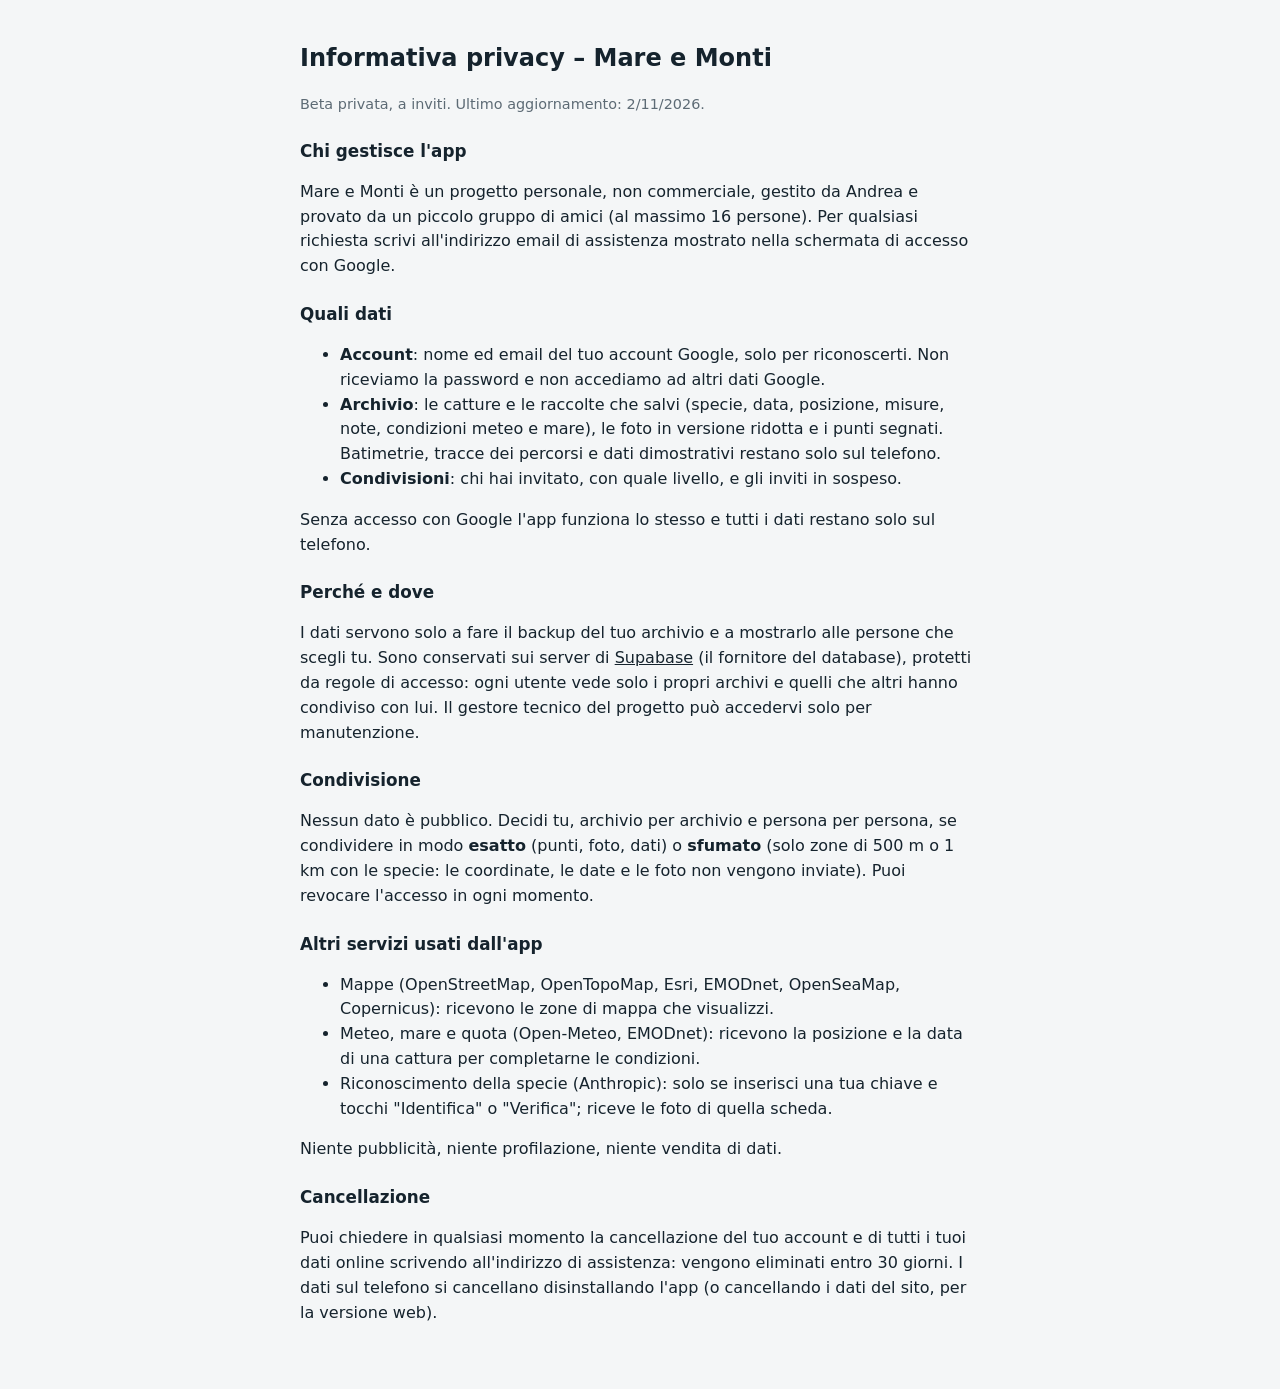
==== privacy/index.html @ bd5049a6 "Versione web 0.14.0 Solo l'app compilata (PWA) per le demo su iPhone e Android.  Co-Authored-By: Cla" ====
<!doctype html>
<html lang="it">
<head>
<meta charset="utf-8">
<meta name="viewport" content="width=device-width, initial-scale=1">
<title>Privacy – Mare e Monti</title>
<link rel="icon" href="../icon.svg" type="image/svg+xml">
<style>
  :root { --bg: #f4f6f7; --card: #fff; --text: #15232d; --muted: #5d6b75; --line: #dde3e7; color-scheme: light dark; }
  @media (prefers-color-scheme: dark) { :root { --bg: #0e1418; --card: #172128; --text: #e6edf1; --muted: #93a3ad; --line: #26333c; } }
  body { margin: 0; background: var(--bg); color: var(--text); font: 16px/1.55 system-ui, -apple-system, 'Segoe UI', Roboto, sans-serif; }
  main { max-width: 680px; margin: 0 auto; padding: 24px 16px 48px; }
  h1 { font-size: 1.5rem; } h2 { font-size: 1.05rem; margin-top: 22px; }
  .muted { color: var(--muted); font-size: 0.9rem; }
  a { color: inherit; }
</style>
</head>
<body>
<main>
  <h1>Informativa privacy – Mare e Monti</h1>
  <p class="muted">Beta privata, a inviti. Ultimo aggiornamento: 2/11/2026.</p>

  <h2>Chi gestisce l'app</h2>
  <p>Mare e Monti è un progetto personale, non commerciale, gestito da Andrea e provato da un piccolo gruppo di amici
    (al massimo 16 persone). Per qualsiasi richiesta scrivi all'indirizzo email di assistenza mostrato nella schermata di accesso con Google.</p>

  <h2>Quali dati</h2>
  <ul>
    <li><strong>Account</strong>: nome ed email del tuo account Google, solo per riconoscerti. Non riceviamo la password e non accediamo ad altri dati Google.</li>
    <li><strong>Archivio</strong>: le catture e le raccolte che salvi (specie, data, posizione, misure, note, condizioni meteo e mare),
      le foto in versione ridotta e i punti segnati. Batimetrie, tracce dei percorsi e dati dimostrativi restano solo sul telefono.</li>
    <li><strong>Condivisioni</strong>: chi hai invitato, con quale livello, e gli inviti in sospeso.</li>
  </ul>
  <p>Senza accesso con Google l'app funziona lo stesso e tutti i dati restano solo sul telefono.</p>

  <h2>Perché e dove</h2>
  <p>I dati servono solo a fare il backup del tuo archivio e a mostrarlo alle persone che scegli tu. Sono conservati sui server di
    <a href="https://supabase.com/privacy">Supabase</a> (il fornitore del database), protetti da regole di accesso: ogni utente vede solo i propri archivi
    e quelli che altri hanno condiviso con lui. Il gestore tecnico del progetto può accedervi solo per manutenzione.</p>

  <h2>Condivisione</h2>
  <p>Nessun dato è pubblico. Decidi tu, archivio per archivio e persona per persona, se condividere in modo <strong>esatto</strong>
    (punti, foto, dati) o <strong>sfumato</strong> (solo zone di 500 m o 1 km con le specie: le coordinate, le date e le foto non vengono inviate).
    Puoi revocare l'accesso in ogni momento.</p>

  <h2>Altri servizi usati dall'app</h2>
  <ul>
    <li>Mappe (OpenStreetMap, OpenTopoMap, Esri, EMODnet, OpenSeaMap, Copernicus): ricevono le zone di mappa che visualizzi.</li>
    <li>Meteo, mare e quota (Open-Meteo, EMODnet): ricevono la posizione e la data di una cattura per completarne le condizioni.</li>
    <li>Riconoscimento della specie (Anthropic): solo se inserisci una tua chiave e tocchi "Identifica" o "Verifica"; riceve le foto di quella scheda.</li>
  </ul>
  <p>Niente pubblicità, niente profilazione, niente vendita di dati.</p>

  <h2>Cancellazione</h2>
  <p>Puoi chiedere in qualsiasi momento la cancellazione del tuo account e di tutti i tuoi dati online scrivendo all'indirizzo di assistenza:
    vengono eliminati entro 30 giorni. I dati sul telefono si cancellano disinstallando l'app (o cancellando i dati del sito, per la versione web).</p>
</main>
</body>
</html>
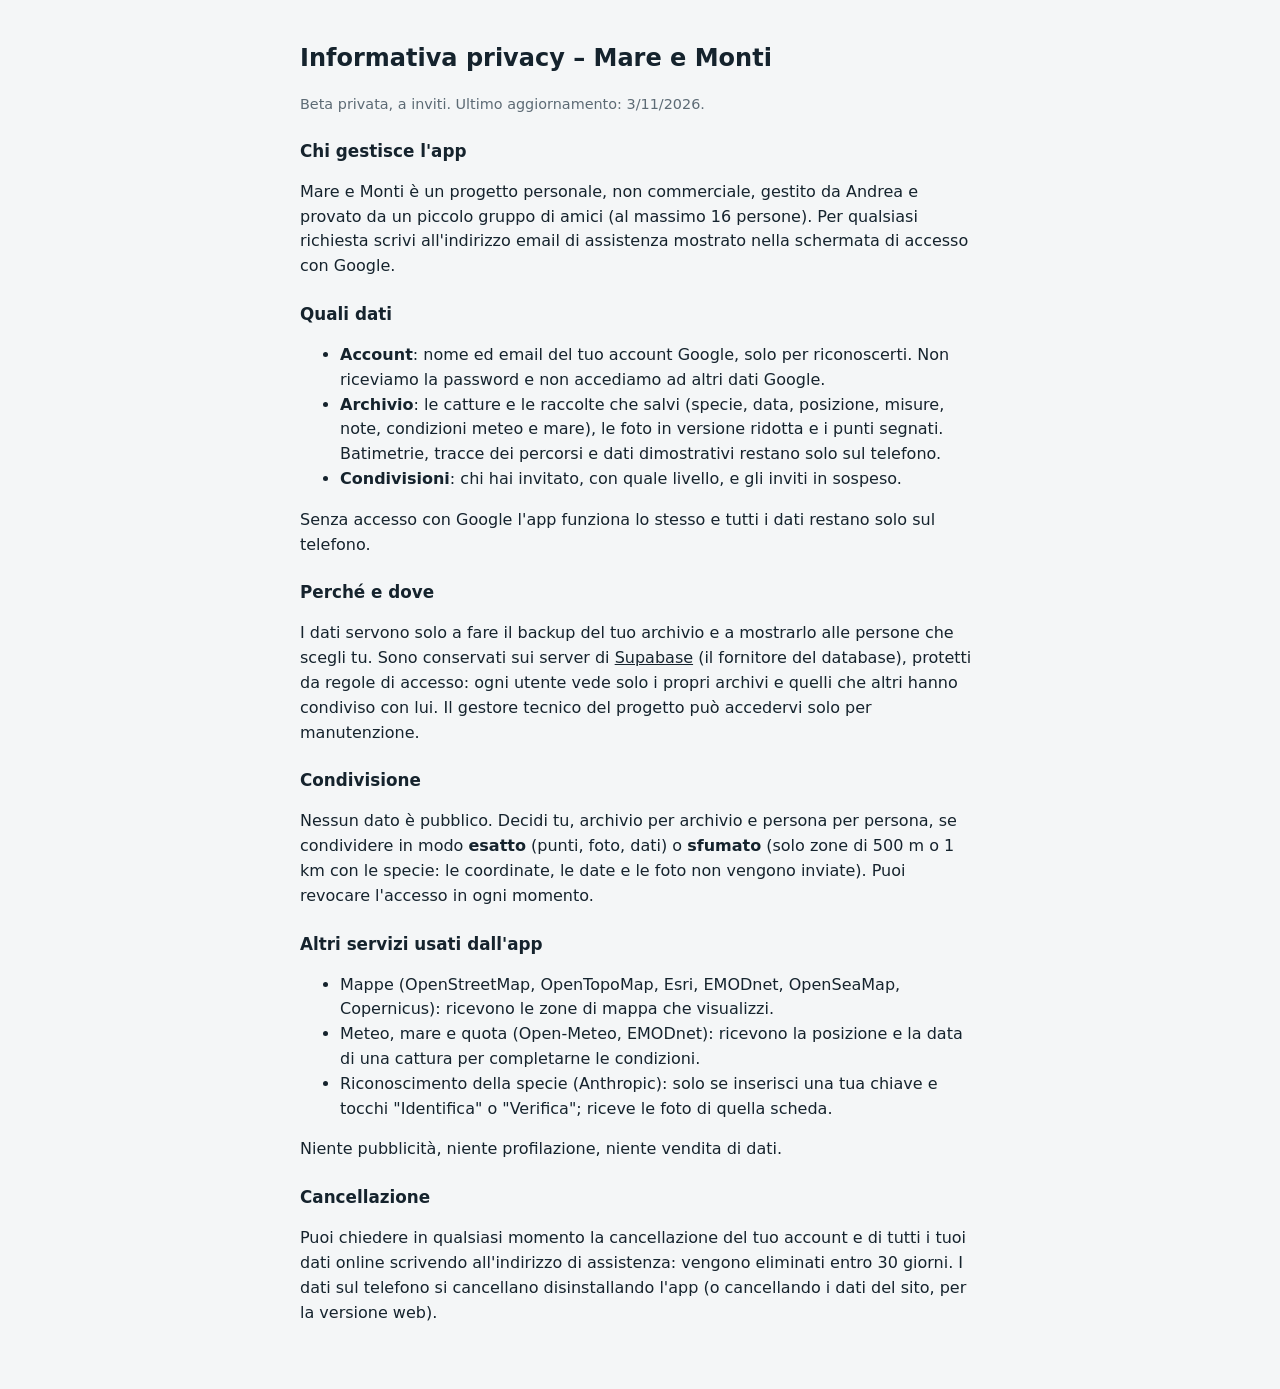
==== commit ac0a65e2: "Versione web 0.15.0 Solo l'app compilata (PWA) per le demo su iPhone e Android.  Co-Authored-By: Cla" ====
--- a/privacy/index.html
+++ b/privacy/index.html
@@ -18,7 +18,7 @@
 <body>
 <main>
   <h1>Informativa privacy – Mare e Monti</h1>
-  <p class="muted">Beta privata, a inviti. Ultimo aggiornamento: 2/11/2026.</p>
+  <p class="muted">Beta privata, a inviti. Ultimo aggiornamento: 3/11/2026.</p>
 
   <h2>Chi gestisce l'app</h2>
   <p>Mare e Monti è un progetto personale, non commerciale, gestito da Andrea e provato da un piccolo gruppo di amici
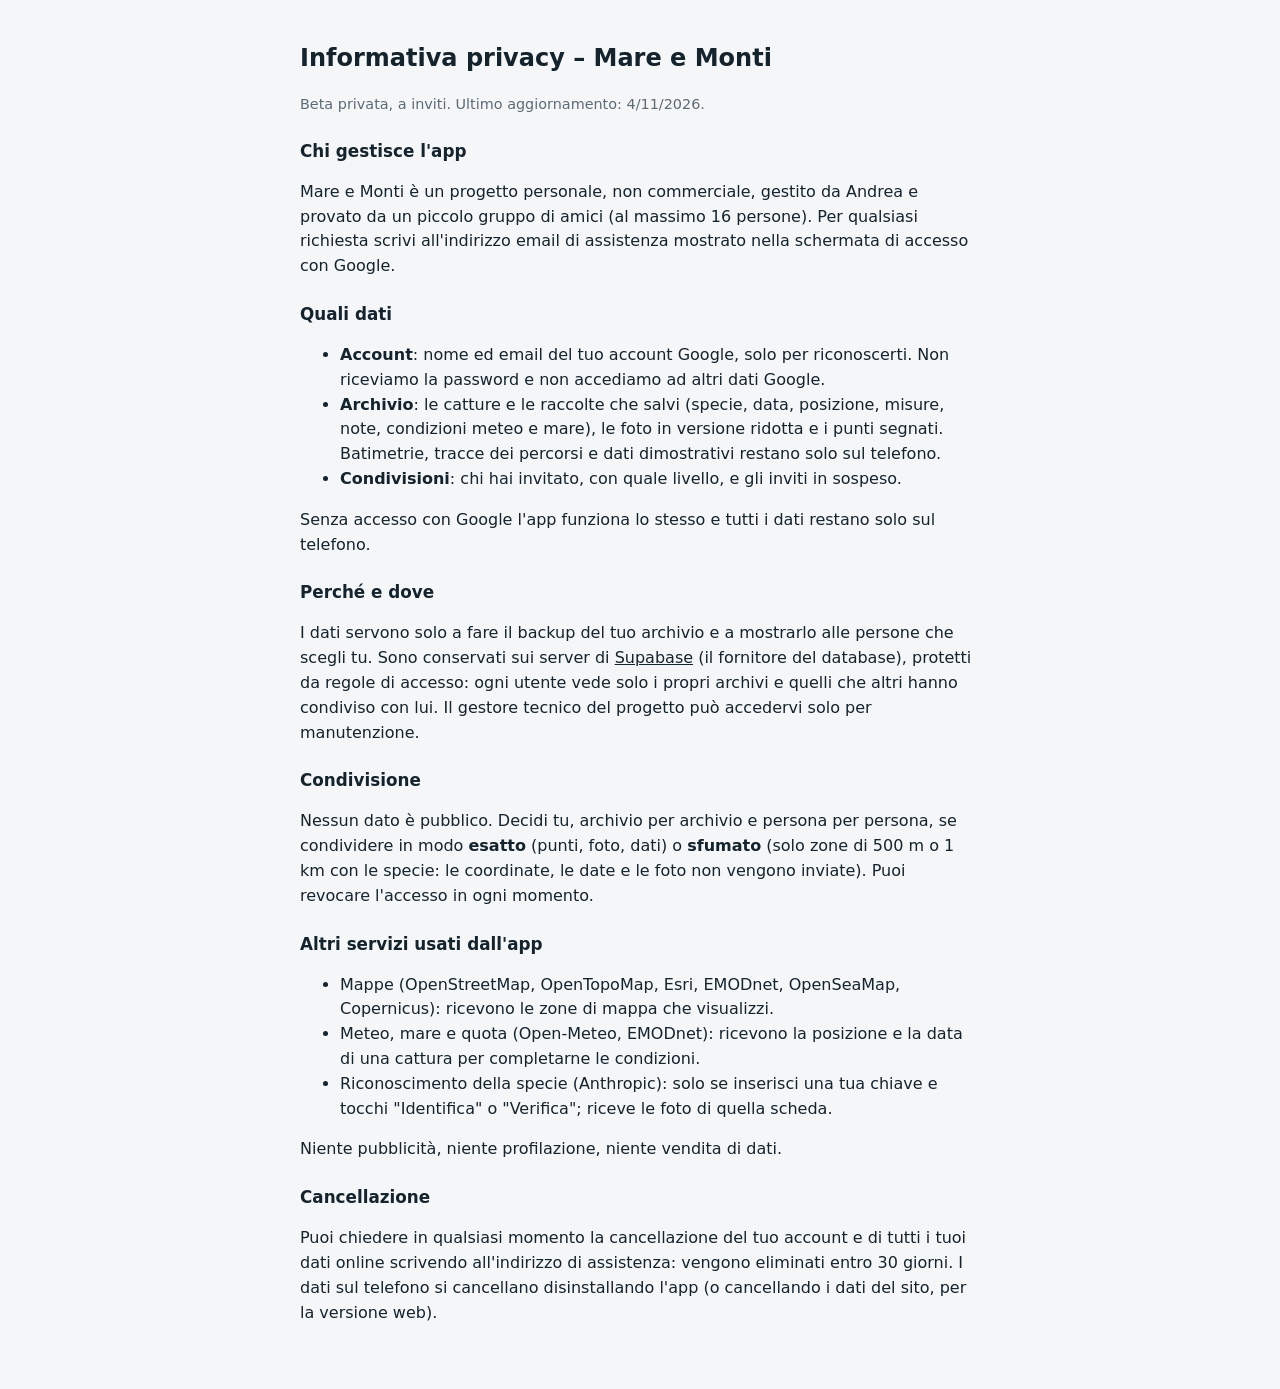
==== commit c51e5566: "Versione web 0.18.0 Solo l'app compilata (PWA) per le demo su iPhone e Android.  Co-Authored-By: Cla" ====
--- a/privacy/index.html
+++ b/privacy/index.html
@@ -18,7 +18,7 @@
 <body>
 <main>
   <h1>Informativa privacy – Mare e Monti</h1>
-  <p class="muted">Beta privata, a inviti. Ultimo aggiornamento: 3/11/2026.</p>
+  <p class="muted">Beta privata, a inviti. Ultimo aggiornamento: 4/11/2026.</p>
 
   <h2>Chi gestisce l'app</h2>
   <p>Mare e Monti è un progetto personale, non commerciale, gestito da Andrea e provato da un piccolo gruppo di amici
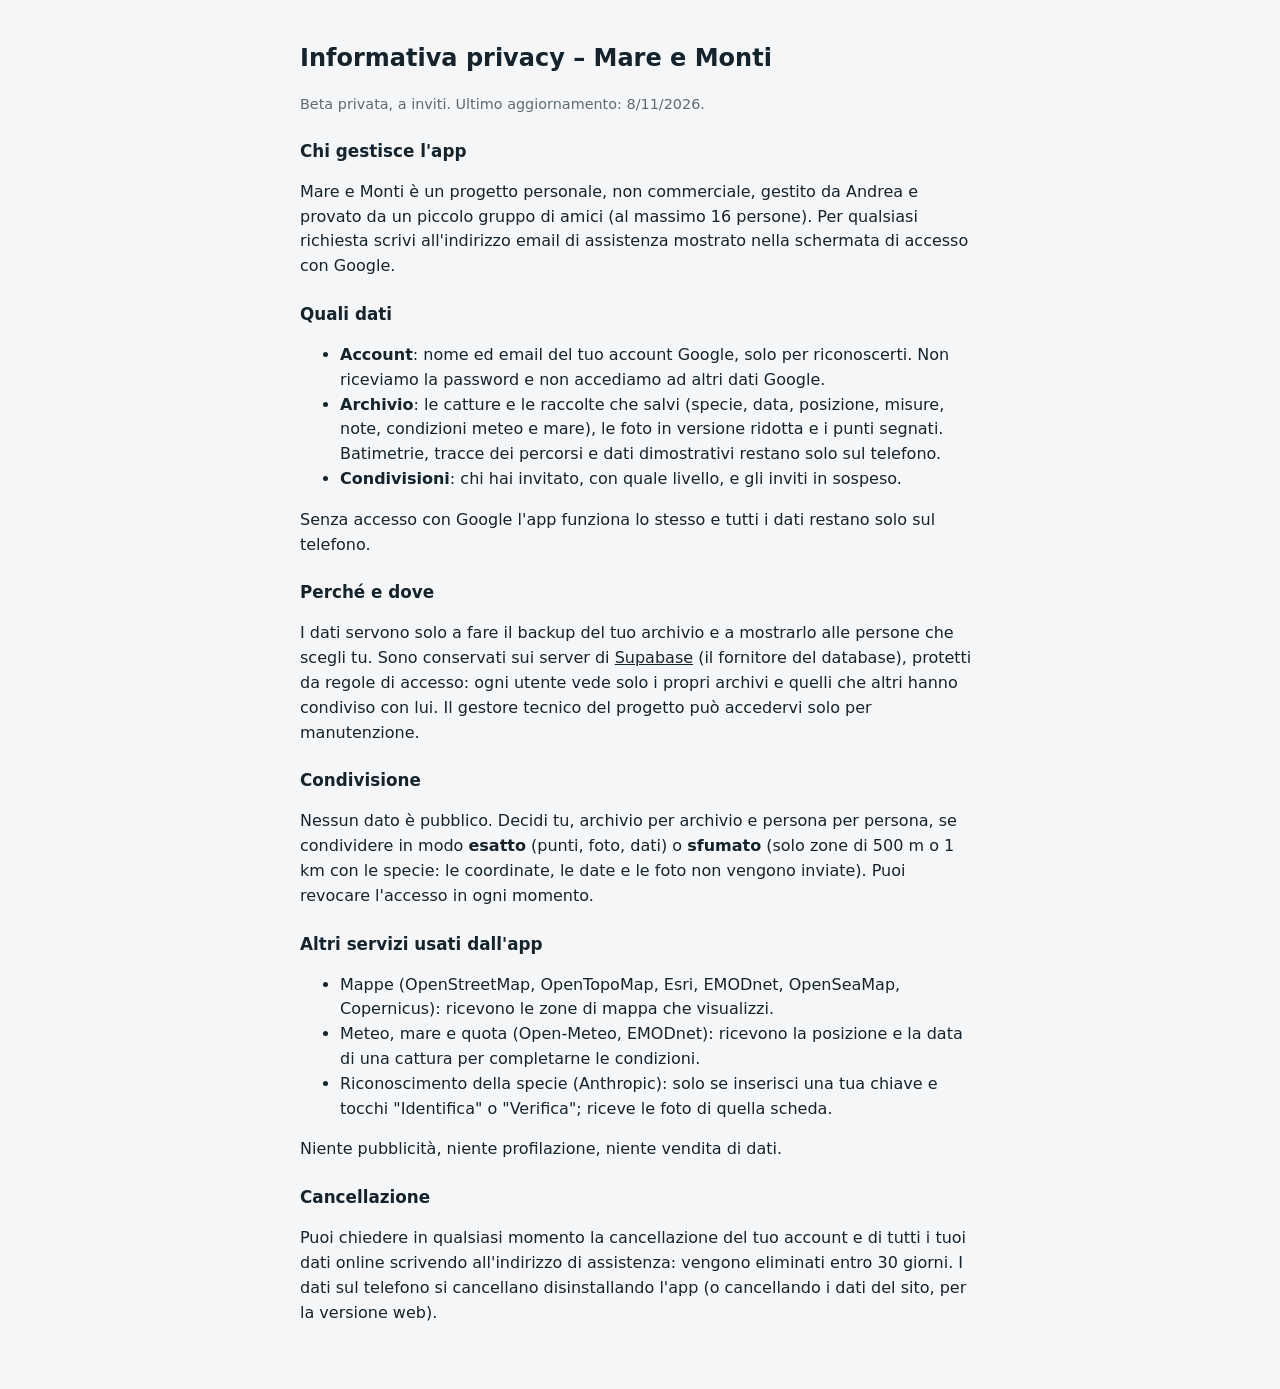
==== commit eeed28d4: "Versione web 0.19.0 Solo l'app compilata (PWA) per le demo su iPhone e Android.  Co-Authored-By: Cla" ====
--- a/privacy/index.html
+++ b/privacy/index.html
@@ -18,7 +18,7 @@
 <body>
 <main>
   <h1>Informativa privacy – Mare e Monti</h1>
-  <p class="muted">Beta privata, a inviti. Ultimo aggiornamento: 4/11/2026.</p>
+  <p class="muted">Beta privata, a inviti. Ultimo aggiornamento: 8/11/2026.</p>
 
   <h2>Chi gestisce l'app</h2>
   <p>Mare e Monti è un progetto personale, non commerciale, gestito da Andrea e provato da un piccolo gruppo di amici
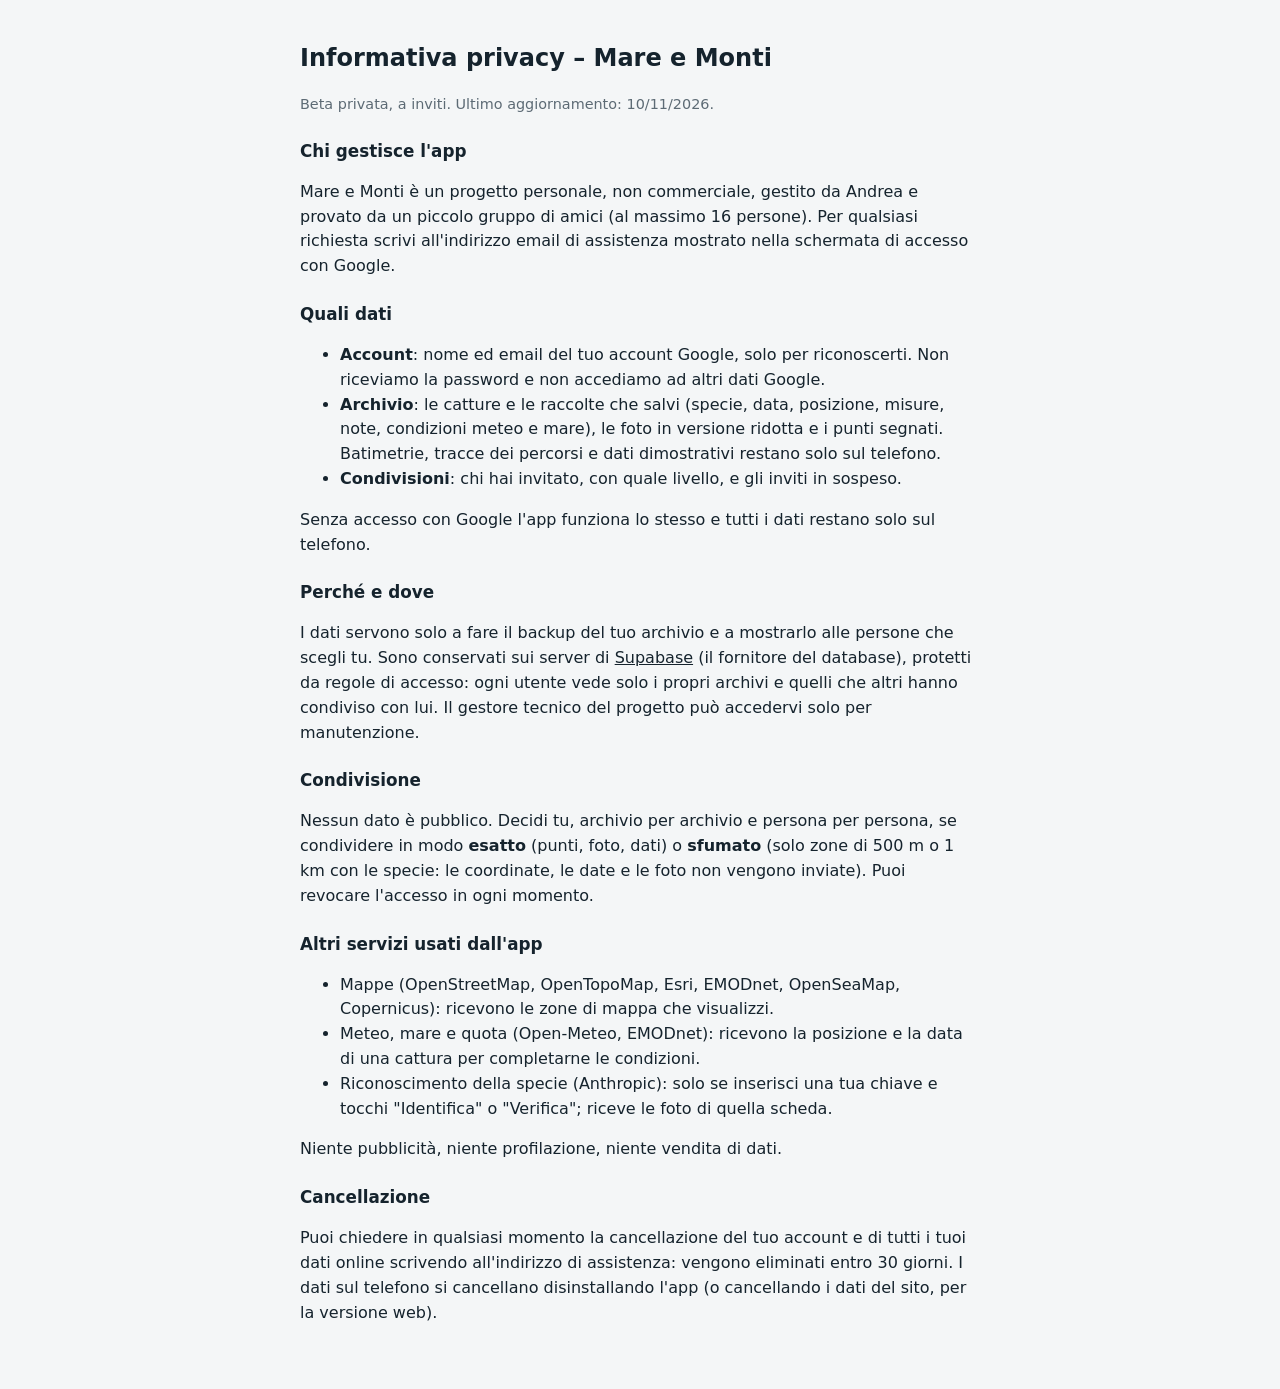
==== commit be6228aa: "Versione web 0.19.2 Solo l'app compilata (PWA) per le demo su iPhone e Android.  Co-Authored-By: Cla" ====
--- a/privacy/index.html
+++ b/privacy/index.html
@@ -18,7 +18,7 @@
 <body>
 <main>
   <h1>Informativa privacy – Mare e Monti</h1>
-  <p class="muted">Beta privata, a inviti. Ultimo aggiornamento: 8/11/2026.</p>
+  <p class="muted">Beta privata, a inviti. Ultimo aggiornamento: 10/11/2026.</p>
 
   <h2>Chi gestisce l'app</h2>
   <p>Mare e Monti è un progetto personale, non commerciale, gestito da Andrea e provato da un piccolo gruppo di amici
